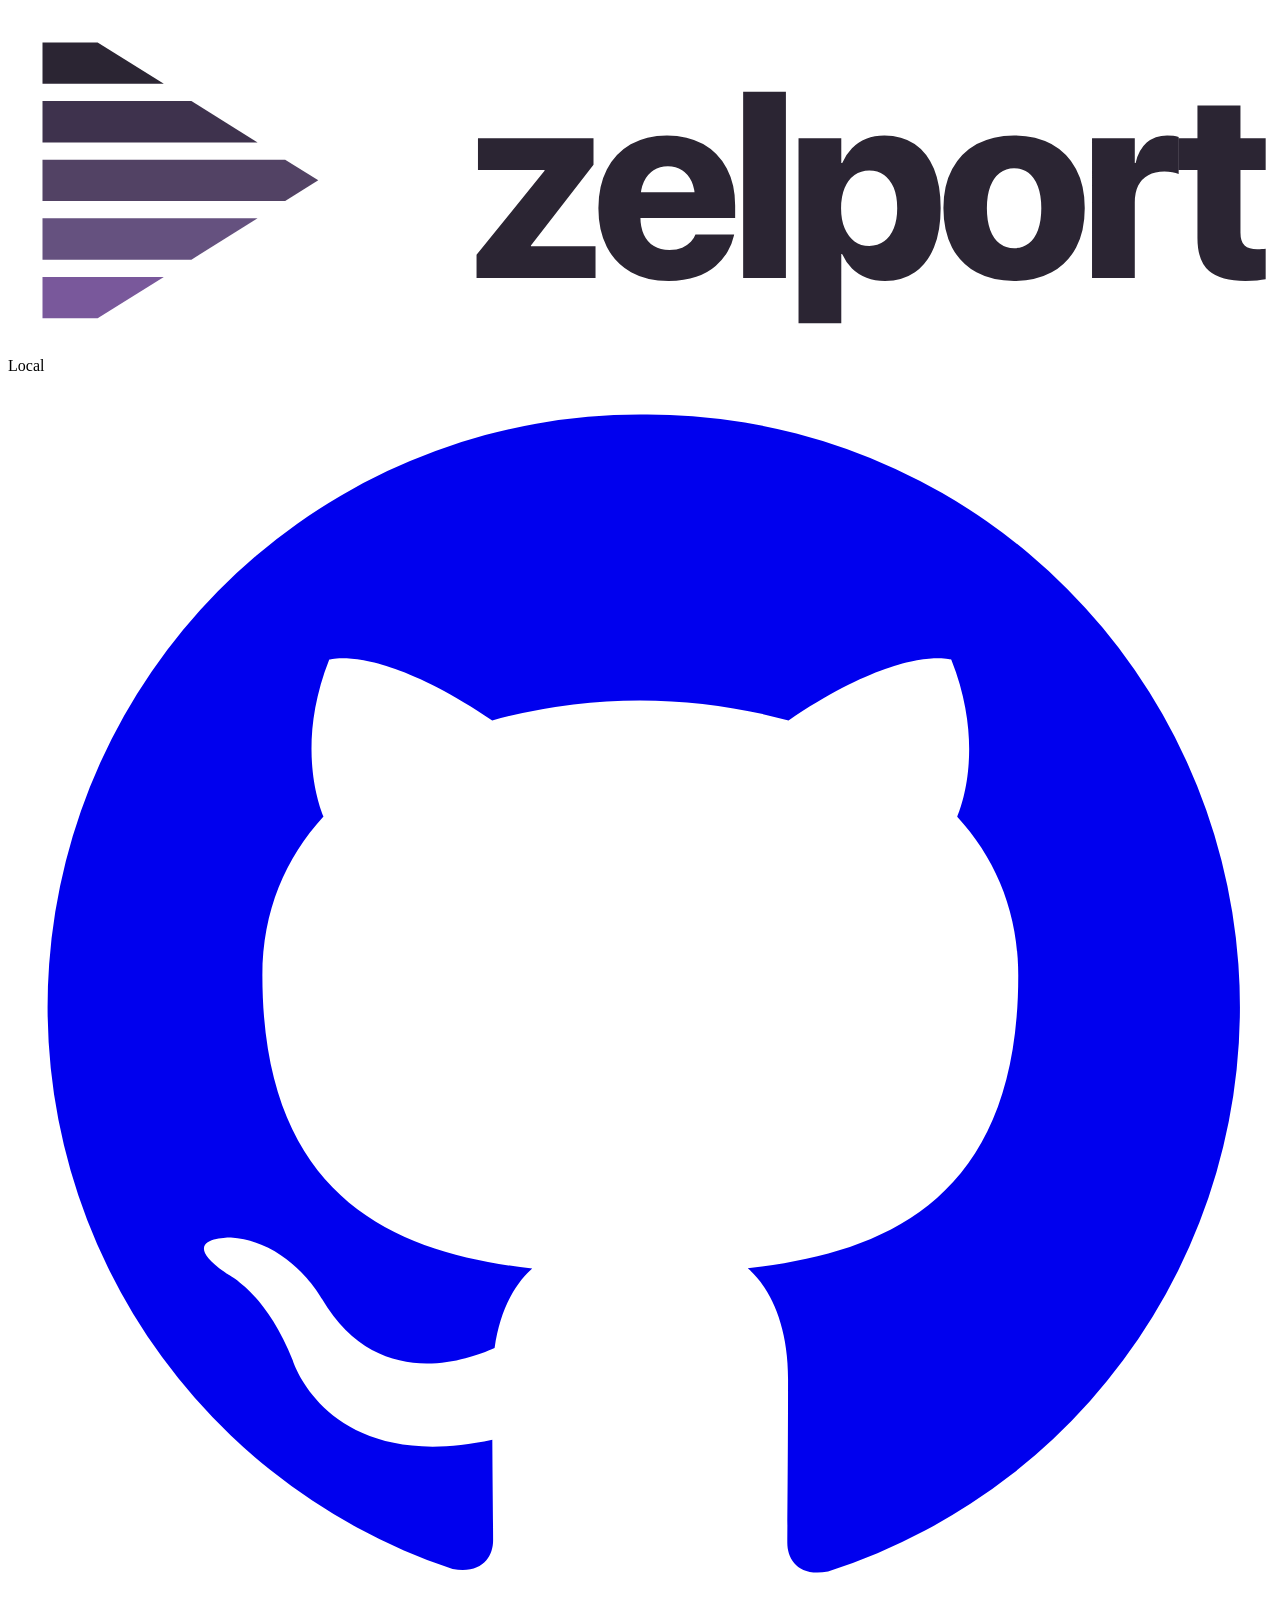
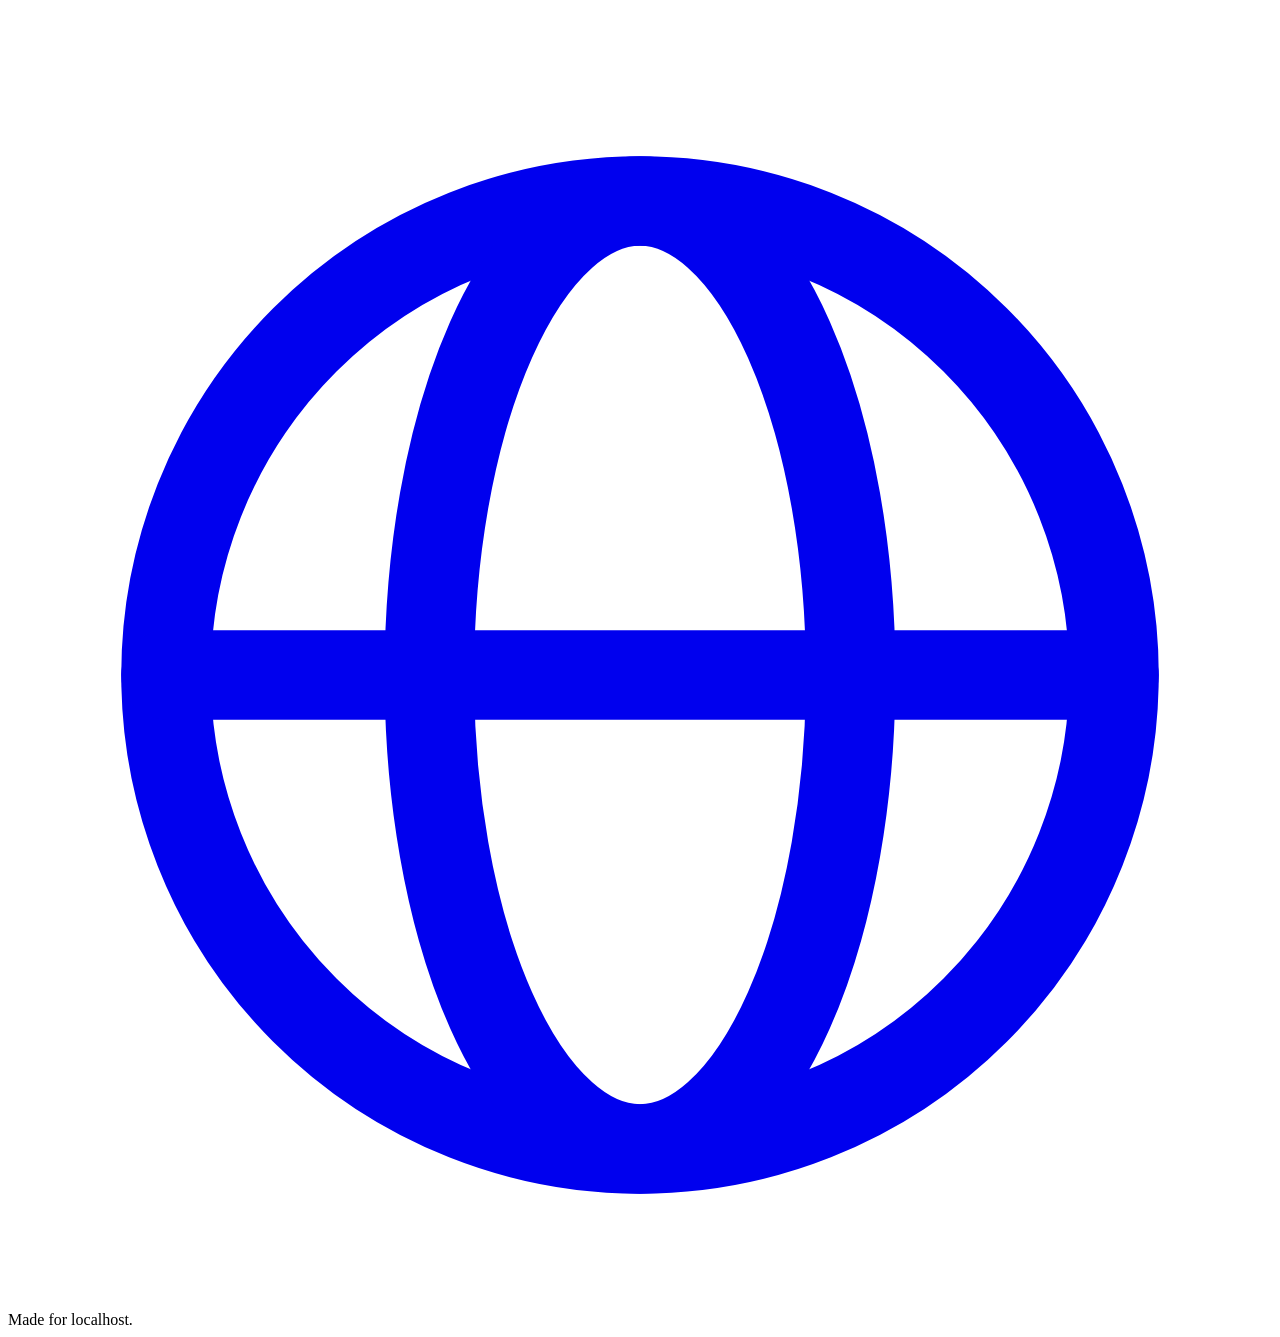
==== internal/web/assets/index.html @ 29839b0f "feat(ui): improve runtime and configuration feedback" ====
<!doctype html><html lang="en"><head><meta charset="utf-8"><meta name="viewport" content="width=device-width,initial-scale=1"><title>Zelport</title><link rel="icon" type="image/svg+xml" sizes="any" href="/favicon.svg" media="(prefers-color-scheme: light)"><link rel="icon" type="image/svg+xml" sizes="any" href="/favicon-dark.svg" media="(prefers-color-scheme: dark)"><link rel="stylesheet" href="/app.css"><script src="/app.js" type="module"></script></head>
<body data-view="loading"><div class="shell"><header><a class="brand" href="#dashboard" aria-label="Zelport — Dashboard"><svg xmlns="http://www.w3.org/2000/svg" viewBox="0 0 220 60" class="brand-logo" aria-hidden="true" focusable="false"><title>Zelport logo — color</title><g transform="translate(0 -6) scale(3)"><path d="M2,4L5.2,4L9.04,6.4L2,6.4Z" fill="#2b2533"/><path d="M2,7.4L10.64,7.4L14.48,9.8L2,9.8Z" fill="#3e324d"/><path d="M2,10.8L16.08,10.8L18,12L16.08,13.2L2,13.2Z" fill="#524264"/><path d="M2,14.2L14.48,14.2L10.64,16.6L2,16.6Z" fill="#65517f"/><path d="M2,17.6L9.04,17.6L5.2,20L2,20Z" fill="#79589b"/></g><g transform="translate(80 3)"><path d="M1.54980 44.00000L1.54980 39.95703L13.38672 25.33496L13.38672 25.19283L1.79688 25.19283L1.79688 19.68217L21.90714 19.68217L21.90714 24.27193L11.01358 38.34721L11.01358 38.48935L22.25879 38.48935L22.25879 44.00000Z" fill="#2b2533"/><path d="M34.97168 44.50923Q31.17578 44.50923 28.43923 42.98189Q25.70268 41.45454 24.23149 38.61324Q22.76030 35.77193 22.76030 31.87109L22.76030 31.84863Q22.76030 27.94780 24.22781 25.10649Q25.69531 22.26518 28.37571 20.71924Q31.05611 19.17329 34.69478 19.17329Q38.33345 19.17329 40.99507 20.68186Q43.65669 22.19043 45.10911 24.93066Q46.56152 27.67090 46.56152 31.35449L46.56152 33.57076L26.40669 33.57076L26.40669 29.07857L43.07271 29.07857L39.58354 33.28613L39.58354 30.41850Q39.58354 28.50932 38.98833 27.19922Q38.39311 25.88911 37.33008 25.21897Q36.26704 24.54883 34.85201 24.54883Q33.43697 24.54883 32.35884 25.23389Q31.28072 25.91895 30.67427 27.23291Q30.06783 28.54688 30.06783 30.41850L30.06783 33.31596Q30.06783 35.14302 30.67796 36.44576Q31.28809 37.74849 32.41868 38.44092Q33.54927 39.13335 35.12154 39.13335Q36.42427 39.13335 37.35254 38.72168Q38.28081 38.31001 38.84988 37.70357Q39.41895 37.09712 39.60600 36.52051L39.64355 36.40820L46.38956 36.40820L46.32954 36.67773Q46.05264 37.96538 45.28511 39.33549Q44.51758 40.70561 43.16255 41.88481Q41.80753 43.06401 39.78604 43.78662Q37.76456 44.50923 34.97168 44.50923Z" fill="#2b2533"/><path d="M47.95366 44.00000L47.95366 11.58887L55.39595 11.58887L55.39595 44.00000Z" fill="#2b2533"/><path d="M57.59277 51.86133L57.59277 19.68217L65.03506 19.68217L65.03506 23.97993L65.19966 23.97993Q65.83594 22.47505 66.89546 21.40061Q67.95499 20.32617 69.38494 19.74973Q70.81490 19.17329 72.53702 19.17329Q75.61417 19.17329 77.80411 20.66695Q79.99405 22.16060 81.16202 24.99436Q82.32999 27.82812 82.32999 31.82617L82.32999 31.84863Q82.32999 35.83159 81.17325 38.66167Q80.01651 41.49174 77.84903 43.00049Q75.68155 44.50923 72.63423 44.50923Q70.88965 44.50923 69.42969 43.94385Q67.96973 43.37846 66.89546 42.33403Q65.82120 41.28960 65.18457 39.83736L65.03506 39.83736L65.03506 51.86133ZM69.90137 38.41460Q71.39888 38.41460 72.49192 37.61355Q73.58496 36.81250 74.17649 35.34131Q74.76802 33.87012 74.76802 31.84863L74.76802 31.82617Q74.76802 29.77486 74.16895 28.30367Q73.56987 26.83247 72.47683 26.05003Q71.38379 25.26758 69.90137 25.26758Q68.44878 25.26758 67.34082 26.06126Q66.23286 26.85493 65.61519 28.32613Q64.99751 29.79732 64.99751 31.84126L64.99751 31.86372Q64.99751 33.88521 65.61887 35.35622Q66.24023 36.82724 67.33714 37.62092Q68.43404 38.41460 69.90137 38.41460Z" fill="#2b2533"/><path d="M95.10884 44.50923Q91.32031 44.50923 88.56130 43.00435Q85.80229 41.49947 84.30864 38.66553Q82.81499 35.83159 82.81499 31.85600L82.81499 31.81108Q82.81499 27.87305 84.33865 25.03928Q85.86230 22.20552 88.62132 20.68941Q91.38033 19.17329 95.10112 19.17329Q98.84473 19.17329 101.60374 20.68186Q104.36275 22.19043 105.88641 25.01682Q107.41006 27.84322 107.41006 31.81108L107.41006 31.85600Q107.41006 35.85405 105.90887 38.68413Q104.40767 41.51421 101.65234 43.01172Q98.89702 44.50923 95.10884 44.50923ZM95.13130 38.80380Q96.58354 38.80380 97.64307 37.99152Q98.70259 37.17924 99.27534 35.62576Q99.84810 34.07227 99.84810 31.85600L99.84810 31.81108Q99.84810 29.60991 99.26025 28.06010Q98.67241 26.51030 97.60551 25.69434Q96.53862 24.87837 95.10112 24.87837Q93.67871 24.87837 92.61182 25.69820Q91.54492 26.51802 90.96094 28.06396Q90.37695 29.60991 90.37695 31.81108L90.37695 31.85600Q90.37695 34.07227 90.95357 35.62576Q91.53018 37.17924 92.59690 37.99152Q93.66362 38.80380 95.13130 38.80380Z" fill="#2b2533"/><path d="M108.67871 44.00000L108.67871 19.68217L116.12100 19.68217L116.12100 23.96484L116.27051 23.96484Q116.77974 21.67383 118.19478 20.42356Q119.60982 19.17329 121.75098 19.17329Q122.31250 19.17329 122.82542 19.25191Q123.33833 19.33052 123.75772 19.46529L123.75772 25.89648Q123.29341 25.70171 122.64573 25.58940Q121.99805 25.47710 121.27930 25.47710Q119.62491 25.47710 118.46817 26.09109Q117.31143 26.70508 116.71622 27.89919Q116.12100 29.09331 116.12100 30.83789L116.12100 44.00000Z" fill="#2b2533"/><path d="M135.37491 44.50923Q131.09961 44.50923 129.06321 42.77974Q127.02681 41.05025 127.02681 37.01465L127.02681 25.19283L123.70259 25.19283L123.70259 19.68217L127.02681 19.68217L127.02681 13.95464L134.51367 13.95464L134.51367 19.68217L138.90128 19.68217L138.90128 25.19283L134.51367 25.19283L134.51367 36.06357Q134.51367 37.68848 135.23997 38.34353Q135.96626 38.99858 137.43359 38.99858Q137.89790 38.99858 138.23850 38.96489Q138.57910 38.93120 138.90128 38.89365L138.90128 44.23198Q138.28711 44.33691 137.41499 44.42307Q136.54288 44.50923 135.37491 44.50923Z" fill="#2b2533"/></g></svg></a><div id="connection-status" class="connection-status" aria-label="Connection status"><span class="local-label">Local</span></div></header><main><div id="remote-administration" class="remote-administration" role="status" hidden></div><div class="toolbar tabs-toolbar"><div id="tabs" class="tabs" role="navigation" aria-label="Navigation"></div></div><h2 id="module-title" class="module-title" hidden></h2><div id="error" role="alert" hidden></div><div id="unsupported-modules" class="configuration-notice" role="status" hidden></div><section id="panel-dashboard" hidden role="region" aria-labelledby="tab-dashboard" tabindex="0"><div id="dashboard-services"></div><section class="runtime-card"><h2>Zelport runtime</h2><dl id="runtime-info"></dl></section></section><div id="panels"></div></main><footer><nav class="footer-links" aria-label="Zelport links"><a href="https://github.com/zelport/zelport" target="_blank" rel="noopener noreferrer" title="Zelport on GitHub" aria-label="Zelport on GitHub (opens in a new tab)"><svg viewBox="0 0 24 24" aria-hidden="true" focusable="false" fill="currentColor"><path d="M12 .75a11.25 11.25 0 0 0-3.558 21.922c.563.104.769-.244.769-.542 0-.267-.01-.975-.015-1.913-3.13.68-3.79-1.508-3.79-1.508-.512-1.3-1.25-1.646-1.25-1.646-1.023-.7.077-.686.077-.686 1.13.08 1.724 1.16 1.724 1.16 1.006 1.722 2.64 1.225 3.282.937.102-.73.393-1.226.715-1.508-2.498-.284-5.124-1.249-5.124-5.562 0-1.23.44-2.233 1.16-3.02-.116-.284-.503-1.43.11-2.98 0 0 .945-.302 3.094 1.154A10.8 10.8 0 0 1 12 6.18c.957.005 1.92.13 2.82.38 2.148-1.456 3.091-1.154 3.091-1.154.615 1.55.228 2.696.112 2.98.722.787 1.159 1.79 1.159 3.02 0 4.325-2.63 5.275-5.136 5.554.404.35.765 1.043.765 2.101 0 1.517-.014 2.741-.014 3.114 0 .301.203.652.774.542A11.252 11.252 0 0 0 12 .75Z"/></svg></a><a href="https://zelport.com" target="_blank" rel="noopener noreferrer" title="Zelport website" aria-label="Zelport website (opens in a new tab)"><svg viewBox="0 0 24 24" aria-hidden="true" focusable="false" fill="none" stroke="currentColor" stroke-width="1.7" stroke-linecap="round" stroke-linejoin="round"><circle cx="12" cy="12" r="9"/><ellipse cx="12" cy="12" rx="4" ry="9"/><path d="M3 12h18"/></svg></a></nav><span>Made for localhost.</span></footer></div></body></html>
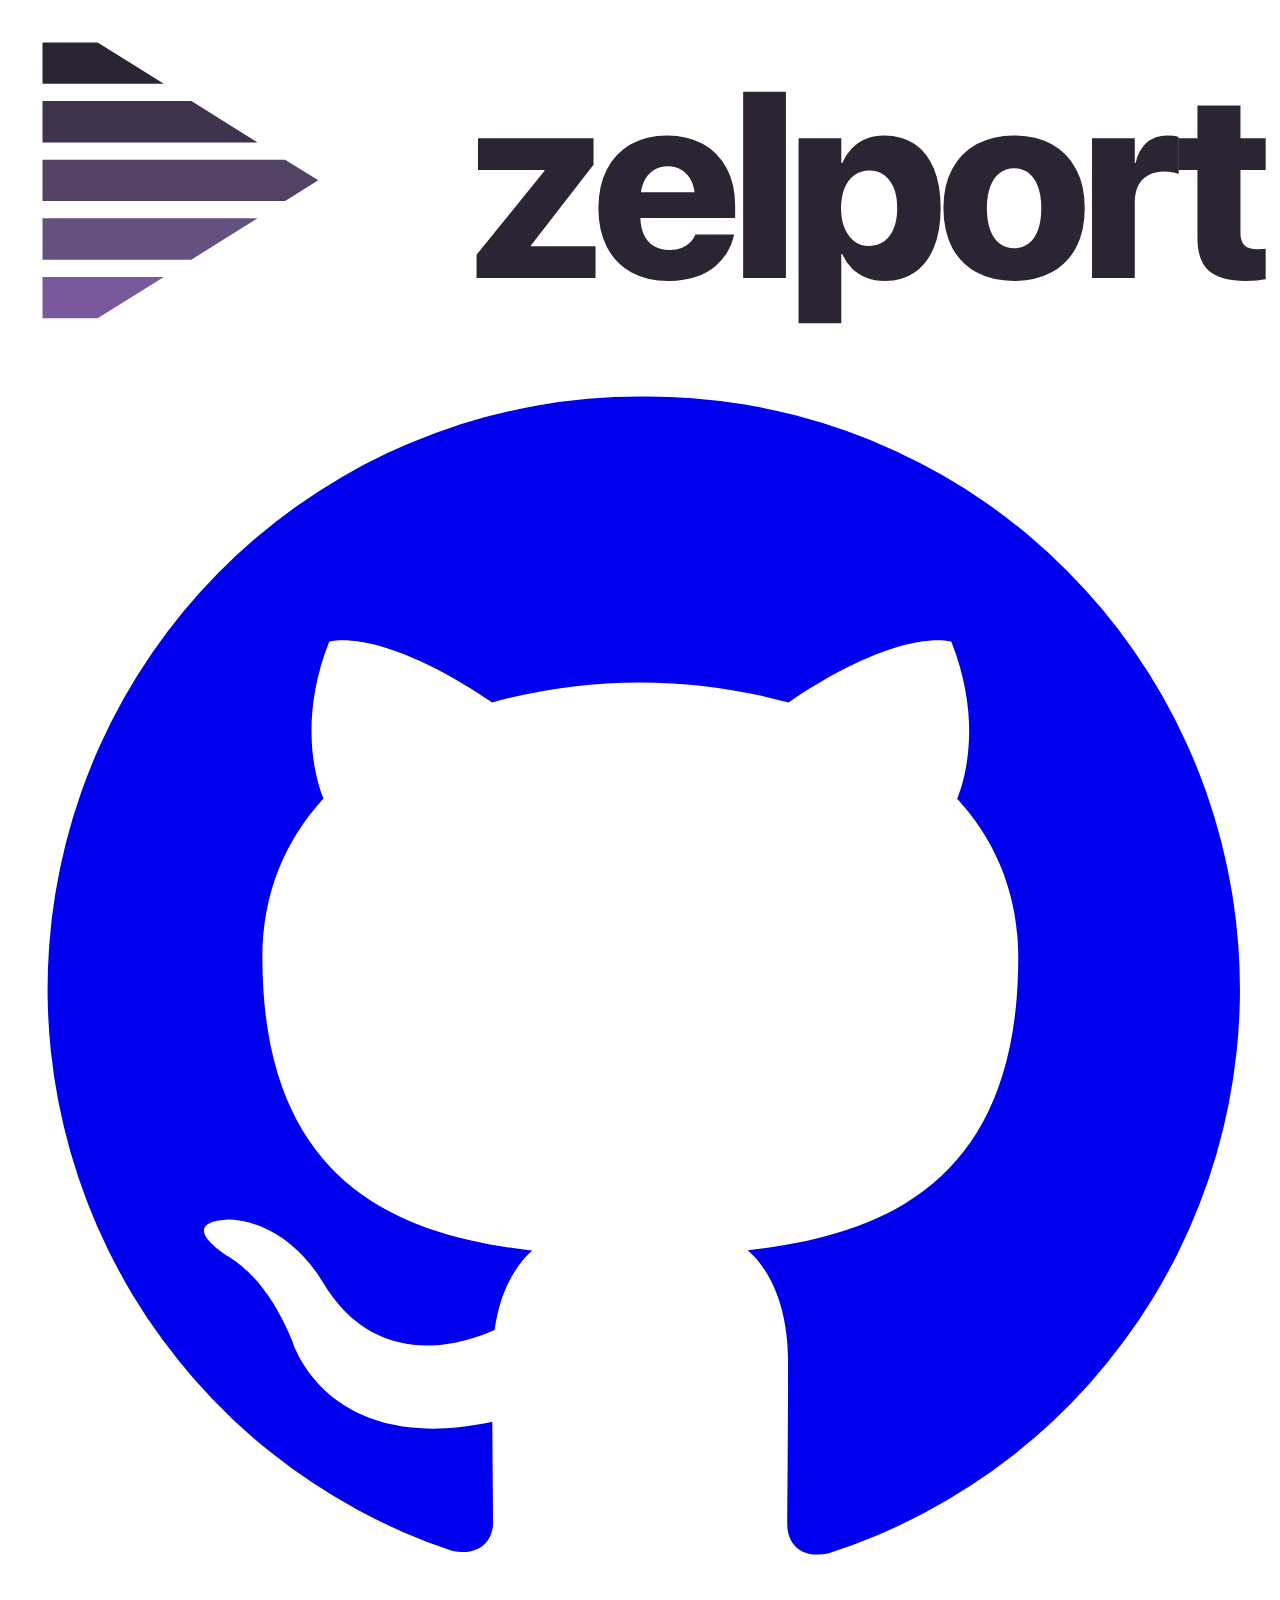
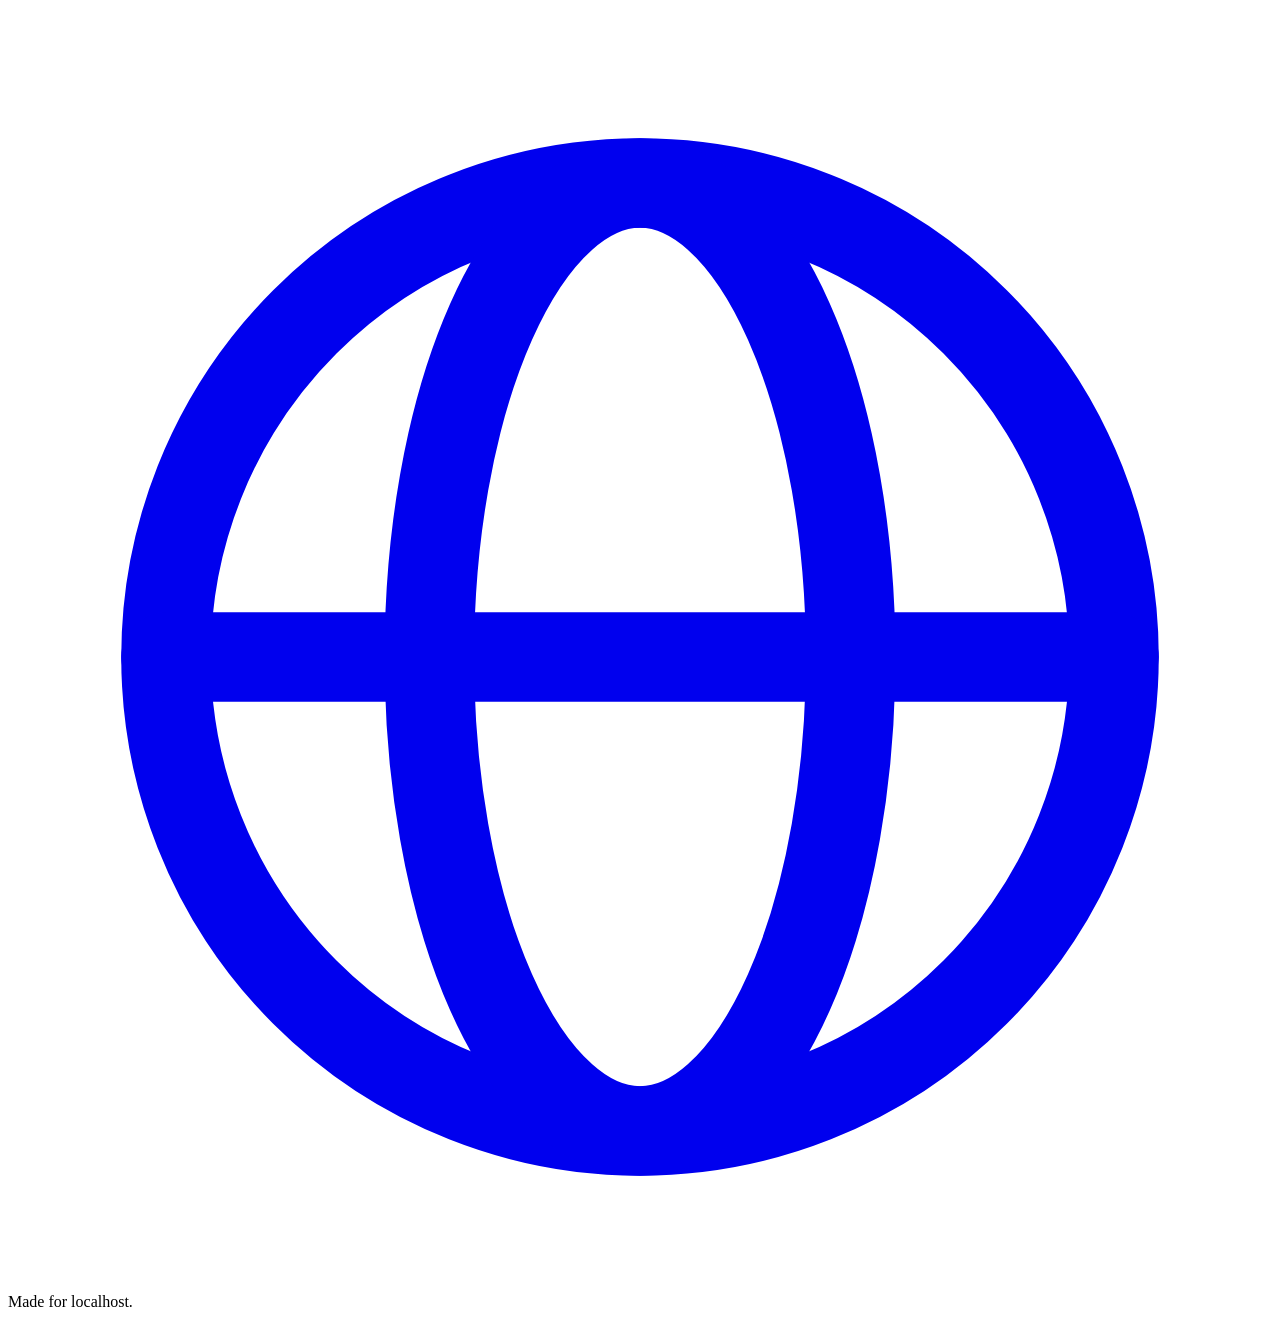
==== commit 2910518a: "feat(ui): Zelport switcher in the header and clearer remote administration - The header ends with a " ====
--- a/internal/web/assets/index.html
+++ b/internal/web/assets/index.html
@@ -1,2 +1,2 @@
 <!doctype html><html lang="en"><head><meta charset="utf-8"><meta name="viewport" content="width=device-width,initial-scale=1"><title>Zelport</title><link rel="icon" type="image/svg+xml" sizes="any" href="/favicon.svg" media="(prefers-color-scheme: light)"><link rel="icon" type="image/svg+xml" sizes="any" href="/favicon-dark.svg" media="(prefers-color-scheme: dark)"><link rel="stylesheet" href="/app.css"><script src="/app.js" type="module"></script></head>
-<body data-view="loading"><div class="shell"><header><a class="brand" href="#dashboard" aria-label="Zelport — Dashboard"><svg xmlns="http://www.w3.org/2000/svg" viewBox="0 0 220 60" class="brand-logo" aria-hidden="true" focusable="false"><title>Zelport logo — color</title><g transform="translate(0 -6) scale(3)"><path d="M2,4L5.2,4L9.04,6.4L2,6.4Z" fill="#2b2533"/><path d="M2,7.4L10.64,7.4L14.48,9.8L2,9.8Z" fill="#3e324d"/><path d="M2,10.8L16.08,10.8L18,12L16.08,13.2L2,13.2Z" fill="#524264"/><path d="M2,14.2L14.48,14.2L10.64,16.6L2,16.6Z" fill="#65517f"/><path d="M2,17.6L9.04,17.6L5.2,20L2,20Z" fill="#79589b"/></g><g transform="translate(80 3)"><path d="M1.54980 44.00000L1.54980 39.95703L13.38672 25.33496L13.38672 25.19283L1.79688 25.19283L1.79688 19.68217L21.90714 19.68217L21.90714 24.27193L11.01358 38.34721L11.01358 38.48935L22.25879 38.48935L22.25879 44.00000Z" fill="#2b2533"/><path d="M34.97168 44.50923Q31.17578 44.50923 28.43923 42.98189Q25.70268 41.45454 24.23149 38.61324Q22.76030 35.77193 22.76030 31.87109L22.76030 31.84863Q22.76030 27.94780 24.22781 25.10649Q25.69531 22.26518 28.37571 20.71924Q31.05611 19.17329 34.69478 19.17329Q38.33345 19.17329 40.99507 20.68186Q43.65669 22.19043 45.10911 24.93066Q46.56152 27.67090 46.56152 31.35449L46.56152 33.57076L26.40669 33.57076L26.40669 29.07857L43.07271 29.07857L39.58354 33.28613L39.58354 30.41850Q39.58354 28.50932 38.98833 27.19922Q38.39311 25.88911 37.33008 25.21897Q36.26704 24.54883 34.85201 24.54883Q33.43697 24.54883 32.35884 25.23389Q31.28072 25.91895 30.67427 27.23291Q30.06783 28.54688 30.06783 30.41850L30.06783 33.31596Q30.06783 35.14302 30.67796 36.44576Q31.28809 37.74849 32.41868 38.44092Q33.54927 39.13335 35.12154 39.13335Q36.42427 39.13335 37.35254 38.72168Q38.28081 38.31001 38.84988 37.70357Q39.41895 37.09712 39.60600 36.52051L39.64355 36.40820L46.38956 36.40820L46.32954 36.67773Q46.05264 37.96538 45.28511 39.33549Q44.51758 40.70561 43.16255 41.88481Q41.80753 43.06401 39.78604 43.78662Q37.76456 44.50923 34.97168 44.50923Z" fill="#2b2533"/><path d="M47.95366 44.00000L47.95366 11.58887L55.39595 11.58887L55.39595 44.00000Z" fill="#2b2533"/><path d="M57.59277 51.86133L57.59277 19.68217L65.03506 19.68217L65.03506 23.97993L65.19966 23.97993Q65.83594 22.47505 66.89546 21.40061Q67.95499 20.32617 69.38494 19.74973Q70.81490 19.17329 72.53702 19.17329Q75.61417 19.17329 77.80411 20.66695Q79.99405 22.16060 81.16202 24.99436Q82.32999 27.82812 82.32999 31.82617L82.32999 31.84863Q82.32999 35.83159 81.17325 38.66167Q80.01651 41.49174 77.84903 43.00049Q75.68155 44.50923 72.63423 44.50923Q70.88965 44.50923 69.42969 43.94385Q67.96973 43.37846 66.89546 42.33403Q65.82120 41.28960 65.18457 39.83736L65.03506 39.83736L65.03506 51.86133ZM69.90137 38.41460Q71.39888 38.41460 72.49192 37.61355Q73.58496 36.81250 74.17649 35.34131Q74.76802 33.87012 74.76802 31.84863L74.76802 31.82617Q74.76802 29.77486 74.16895 28.30367Q73.56987 26.83247 72.47683 26.05003Q71.38379 25.26758 69.90137 25.26758Q68.44878 25.26758 67.34082 26.06126Q66.23286 26.85493 65.61519 28.32613Q64.99751 29.79732 64.99751 31.84126L64.99751 31.86372Q64.99751 33.88521 65.61887 35.35622Q66.24023 36.82724 67.33714 37.62092Q68.43404 38.41460 69.90137 38.41460Z" fill="#2b2533"/><path d="M95.10884 44.50923Q91.32031 44.50923 88.56130 43.00435Q85.80229 41.49947 84.30864 38.66553Q82.81499 35.83159 82.81499 31.85600L82.81499 31.81108Q82.81499 27.87305 84.33865 25.03928Q85.86230 22.20552 88.62132 20.68941Q91.38033 19.17329 95.10112 19.17329Q98.84473 19.17329 101.60374 20.68186Q104.36275 22.19043 105.88641 25.01682Q107.41006 27.84322 107.41006 31.81108L107.41006 31.85600Q107.41006 35.85405 105.90887 38.68413Q104.40767 41.51421 101.65234 43.01172Q98.89702 44.50923 95.10884 44.50923ZM95.13130 38.80380Q96.58354 38.80380 97.64307 37.99152Q98.70259 37.17924 99.27534 35.62576Q99.84810 34.07227 99.84810 31.85600L99.84810 31.81108Q99.84810 29.60991 99.26025 28.06010Q98.67241 26.51030 97.60551 25.69434Q96.53862 24.87837 95.10112 24.87837Q93.67871 24.87837 92.61182 25.69820Q91.54492 26.51802 90.96094 28.06396Q90.37695 29.60991 90.37695 31.81108L90.37695 31.85600Q90.37695 34.07227 90.95357 35.62576Q91.53018 37.17924 92.59690 37.99152Q93.66362 38.80380 95.13130 38.80380Z" fill="#2b2533"/><path d="M108.67871 44.00000L108.67871 19.68217L116.12100 19.68217L116.12100 23.96484L116.27051 23.96484Q116.77974 21.67383 118.19478 20.42356Q119.60982 19.17329 121.75098 19.17329Q122.31250 19.17329 122.82542 19.25191Q123.33833 19.33052 123.75772 19.46529L123.75772 25.89648Q123.29341 25.70171 122.64573 25.58940Q121.99805 25.47710 121.27930 25.47710Q119.62491 25.47710 118.46817 26.09109Q117.31143 26.70508 116.71622 27.89919Q116.12100 29.09331 116.12100 30.83789L116.12100 44.00000Z" fill="#2b2533"/><path d="M135.37491 44.50923Q131.09961 44.50923 129.06321 42.77974Q127.02681 41.05025 127.02681 37.01465L127.02681 25.19283L123.70259 25.19283L123.70259 19.68217L127.02681 19.68217L127.02681 13.95464L134.51367 13.95464L134.51367 19.68217L138.90128 19.68217L138.90128 25.19283L134.51367 25.19283L134.51367 36.06357Q134.51367 37.68848 135.23997 38.34353Q135.96626 38.99858 137.43359 38.99858Q137.89790 38.99858 138.23850 38.96489Q138.57910 38.93120 138.90128 38.89365L138.90128 44.23198Q138.28711 44.33691 137.41499 44.42307Q136.54288 44.50923 135.37491 44.50923Z" fill="#2b2533"/></g></svg></a><div id="connection-status" class="connection-status" aria-label="Connection status"><span class="local-label">Local</span></div></header><main><div id="remote-administration" class="remote-administration" role="status" hidden></div><div class="toolbar tabs-toolbar"><div id="tabs" class="tabs" role="navigation" aria-label="Navigation"></div></div><h2 id="module-title" class="module-title" hidden></h2><div id="error" role="alert" hidden></div><div id="unsupported-modules" class="configuration-notice" role="status" hidden></div><section id="panel-dashboard" hidden role="region" aria-labelledby="tab-dashboard" tabindex="0"><div id="dashboard-services"></div><section class="runtime-card"><h2>Zelport runtime</h2><dl id="runtime-info"></dl></section></section><div id="panels"></div></main><footer><nav class="footer-links" aria-label="Zelport links"><a href="https://github.com/zelport/zelport" target="_blank" rel="noopener noreferrer" title="Zelport on GitHub" aria-label="Zelport on GitHub (opens in a new tab)"><svg viewBox="0 0 24 24" aria-hidden="true" focusable="false" fill="currentColor"><path d="M12 .75a11.25 11.25 0 0 0-3.558 21.922c.563.104.769-.244.769-.542 0-.267-.01-.975-.015-1.913-3.13.68-3.79-1.508-3.79-1.508-.512-1.3-1.25-1.646-1.25-1.646-1.023-.7.077-.686.077-.686 1.13.08 1.724 1.16 1.724 1.16 1.006 1.722 2.64 1.225 3.282.937.102-.73.393-1.226.715-1.508-2.498-.284-5.124-1.249-5.124-5.562 0-1.23.44-2.233 1.16-3.02-.116-.284-.503-1.43.11-2.98 0 0 .945-.302 3.094 1.154A10.8 10.8 0 0 1 12 6.18c.957.005 1.92.13 2.82.38 2.148-1.456 3.091-1.154 3.091-1.154.615 1.55.228 2.696.112 2.98.722.787 1.159 1.79 1.159 3.02 0 4.325-2.63 5.275-5.136 5.554.404.35.765 1.043.765 2.101 0 1.517-.014 2.741-.014 3.114 0 .301.203.652.774.542A11.252 11.252 0 0 0 12 .75Z"/></svg></a><a href="https://zelport.com" target="_blank" rel="noopener noreferrer" title="Zelport website" aria-label="Zelport website (opens in a new tab)"><svg viewBox="0 0 24 24" aria-hidden="true" focusable="false" fill="none" stroke="currentColor" stroke-width="1.7" stroke-linecap="round" stroke-linejoin="round"><circle cx="12" cy="12" r="9"/><ellipse cx="12" cy="12" rx="4" ry="9"/><path d="M3 12h18"/></svg></a></nav><span>Made for localhost.</span></footer></div></body></html>
+<body data-view="loading"><div class="shell"><header><a class="brand" href="#dashboard" aria-label="Zelport — Dashboard"><svg xmlns="http://www.w3.org/2000/svg" viewBox="0 0 220 60" class="brand-logo" aria-hidden="true" focusable="false"><g transform="translate(0 -6) scale(3)"><path d="M2,4L5.2,4L9.04,6.4L2,6.4Z" fill="#2b2533"/><path d="M2,7.4L10.64,7.4L14.48,9.8L2,9.8Z" fill="#3e324d"/><path d="M2,10.8L16.08,10.8L18,12L16.08,13.2L2,13.2Z" fill="#524264"/><path d="M2,14.2L14.48,14.2L10.64,16.6L2,16.6Z" fill="#65517f"/><path d="M2,17.6L9.04,17.6L5.2,20L2,20Z" fill="#79589b"/></g><g transform="translate(80 3)"><path d="M1.54980 44.00000L1.54980 39.95703L13.38672 25.33496L13.38672 25.19283L1.79688 25.19283L1.79688 19.68217L21.90714 19.68217L21.90714 24.27193L11.01358 38.34721L11.01358 38.48935L22.25879 38.48935L22.25879 44.00000Z" fill="#2b2533"/><path d="M34.97168 44.50923Q31.17578 44.50923 28.43923 42.98189Q25.70268 41.45454 24.23149 38.61324Q22.76030 35.77193 22.76030 31.87109L22.76030 31.84863Q22.76030 27.94780 24.22781 25.10649Q25.69531 22.26518 28.37571 20.71924Q31.05611 19.17329 34.69478 19.17329Q38.33345 19.17329 40.99507 20.68186Q43.65669 22.19043 45.10911 24.93066Q46.56152 27.67090 46.56152 31.35449L46.56152 33.57076L26.40669 33.57076L26.40669 29.07857L43.07271 29.07857L39.58354 33.28613L39.58354 30.41850Q39.58354 28.50932 38.98833 27.19922Q38.39311 25.88911 37.33008 25.21897Q36.26704 24.54883 34.85201 24.54883Q33.43697 24.54883 32.35884 25.23389Q31.28072 25.91895 30.67427 27.23291Q30.06783 28.54688 30.06783 30.41850L30.06783 33.31596Q30.06783 35.14302 30.67796 36.44576Q31.28809 37.74849 32.41868 38.44092Q33.54927 39.13335 35.12154 39.13335Q36.42427 39.13335 37.35254 38.72168Q38.28081 38.31001 38.84988 37.70357Q39.41895 37.09712 39.60600 36.52051L39.64355 36.40820L46.38956 36.40820L46.32954 36.67773Q46.05264 37.96538 45.28511 39.33549Q44.51758 40.70561 43.16255 41.88481Q41.80753 43.06401 39.78604 43.78662Q37.76456 44.50923 34.97168 44.50923Z" fill="#2b2533"/><path d="M47.95366 44.00000L47.95366 11.58887L55.39595 11.58887L55.39595 44.00000Z" fill="#2b2533"/><path d="M57.59277 51.86133L57.59277 19.68217L65.03506 19.68217L65.03506 23.97993L65.19966 23.97993Q65.83594 22.47505 66.89546 21.40061Q67.95499 20.32617 69.38494 19.74973Q70.81490 19.17329 72.53702 19.17329Q75.61417 19.17329 77.80411 20.66695Q79.99405 22.16060 81.16202 24.99436Q82.32999 27.82812 82.32999 31.82617L82.32999 31.84863Q82.32999 35.83159 81.17325 38.66167Q80.01651 41.49174 77.84903 43.00049Q75.68155 44.50923 72.63423 44.50923Q70.88965 44.50923 69.42969 43.94385Q67.96973 43.37846 66.89546 42.33403Q65.82120 41.28960 65.18457 39.83736L65.03506 39.83736L65.03506 51.86133ZM69.90137 38.41460Q71.39888 38.41460 72.49192 37.61355Q73.58496 36.81250 74.17649 35.34131Q74.76802 33.87012 74.76802 31.84863L74.76802 31.82617Q74.76802 29.77486 74.16895 28.30367Q73.56987 26.83247 72.47683 26.05003Q71.38379 25.26758 69.90137 25.26758Q68.44878 25.26758 67.34082 26.06126Q66.23286 26.85493 65.61519 28.32613Q64.99751 29.79732 64.99751 31.84126L64.99751 31.86372Q64.99751 33.88521 65.61887 35.35622Q66.24023 36.82724 67.33714 37.62092Q68.43404 38.41460 69.90137 38.41460Z" fill="#2b2533"/><path d="M95.10884 44.50923Q91.32031 44.50923 88.56130 43.00435Q85.80229 41.49947 84.30864 38.66553Q82.81499 35.83159 82.81499 31.85600L82.81499 31.81108Q82.81499 27.87305 84.33865 25.03928Q85.86230 22.20552 88.62132 20.68941Q91.38033 19.17329 95.10112 19.17329Q98.84473 19.17329 101.60374 20.68186Q104.36275 22.19043 105.88641 25.01682Q107.41006 27.84322 107.41006 31.81108L107.41006 31.85600Q107.41006 35.85405 105.90887 38.68413Q104.40767 41.51421 101.65234 43.01172Q98.89702 44.50923 95.10884 44.50923ZM95.13130 38.80380Q96.58354 38.80380 97.64307 37.99152Q98.70259 37.17924 99.27534 35.62576Q99.84810 34.07227 99.84810 31.85600L99.84810 31.81108Q99.84810 29.60991 99.26025 28.06010Q98.67241 26.51030 97.60551 25.69434Q96.53862 24.87837 95.10112 24.87837Q93.67871 24.87837 92.61182 25.69820Q91.54492 26.51802 90.96094 28.06396Q90.37695 29.60991 90.37695 31.81108L90.37695 31.85600Q90.37695 34.07227 90.95357 35.62576Q91.53018 37.17924 92.59690 37.99152Q93.66362 38.80380 95.13130 38.80380Z" fill="#2b2533"/><path d="M108.67871 44.00000L108.67871 19.68217L116.12100 19.68217L116.12100 23.96484L116.27051 23.96484Q116.77974 21.67383 118.19478 20.42356Q119.60982 19.17329 121.75098 19.17329Q122.31250 19.17329 122.82542 19.25191Q123.33833 19.33052 123.75772 19.46529L123.75772 25.89648Q123.29341 25.70171 122.64573 25.58940Q121.99805 25.47710 121.27930 25.47710Q119.62491 25.47710 118.46817 26.09109Q117.31143 26.70508 116.71622 27.89919Q116.12100 29.09331 116.12100 30.83789L116.12100 44.00000Z" fill="#2b2533"/><path d="M135.37491 44.50923Q131.09961 44.50923 129.06321 42.77974Q127.02681 41.05025 127.02681 37.01465L127.02681 25.19283L123.70259 25.19283L123.70259 19.68217L127.02681 19.68217L127.02681 13.95464L134.51367 13.95464L134.51367 19.68217L138.90128 19.68217L138.90128 25.19283L134.51367 25.19283L134.51367 36.06357Q134.51367 37.68848 135.23997 38.34353Q135.96626 38.99858 137.43359 38.99858Q137.89790 38.99858 138.23850 38.96489Q138.57910 38.93120 138.90128 38.89365L138.90128 44.23198Q138.28711 44.33691 137.41499 44.42307Q136.54288 44.50923 135.37491 44.50923Z" fill="#2b2533"/></g></svg></a><div class="toolbar tabs-toolbar"><div id="tabs" class="tabs" role="navigation" aria-label="Main"></div></div><div id="connection-status" class="connection-status" aria-label="Zelport"></div></header><main><div id="remote-administration" class="remote-administration" role="status" hidden></div><h2 id="module-title" class="module-title" hidden></h2><div id="error" role="alert" hidden></div><section id="panel-dashboard" hidden role="region" aria-labelledby="tab-dashboard"><div class="page-heading"><h1 class="page-title">Dashboard</h1><button id="add-service" type="button">Add service</button></div><div id="dashboard-services"></div></section><div id="panels"></div></main><footer><nav class="footer-links" aria-label="Zelport links"><a href="https://github.com/zelport/zelport" target="_blank" rel="noopener noreferrer" data-tooltip="Zelport on GitHub" aria-label="Zelport on GitHub (opens in a new tab)"><svg viewBox="0 0 24 24" aria-hidden="true" focusable="false" fill="currentColor"><path d="M12 .75a11.25 11.25 0 0 0-3.558 21.922c.563.104.769-.244.769-.542 0-.267-.01-.975-.015-1.913-3.13.68-3.79-1.508-3.79-1.508-.512-1.3-1.25-1.646-1.25-1.646-1.023-.7.077-.686.077-.686 1.13.08 1.724 1.16 1.724 1.16 1.006 1.722 2.64 1.225 3.282.937.102-.73.393-1.226.715-1.508-2.498-.284-5.124-1.249-5.124-5.562 0-1.23.44-2.233 1.16-3.02-.116-.284-.503-1.43.11-2.98 0 0 .945-.302 3.094 1.154A10.8 10.8 0 0 1 12 6.18c.957.005 1.92.13 2.82.38 2.148-1.456 3.091-1.154 3.091-1.154.615 1.55.228 2.696.112 2.98.722.787 1.159 1.79 1.159 3.02 0 4.325-2.63 5.275-5.136 5.554.404.35.765 1.043.765 2.101 0 1.517-.014 2.741-.014 3.114 0 .301.203.652.774.542A11.252 11.252 0 0 0 12 .75Z"/></svg></a><a href="https://zelport.com" target="_blank" rel="noopener noreferrer" data-tooltip="Zelport website" aria-label="Zelport website (opens in a new tab)"><svg viewBox="0 0 24 24" aria-hidden="true" focusable="false" fill="none" stroke="currentColor" stroke-width="1.7" stroke-linecap="round" stroke-linejoin="round"><circle cx="12" cy="12" r="9"/><ellipse cx="12" cy="12" rx="4" ry="9"/><path d="M3 12h18"/></svg></a></nav><span class="footer-meta"><span id="footer-version" class="footer-version"></span><span>Made for localhost.</span></span></footer></div></body></html>
